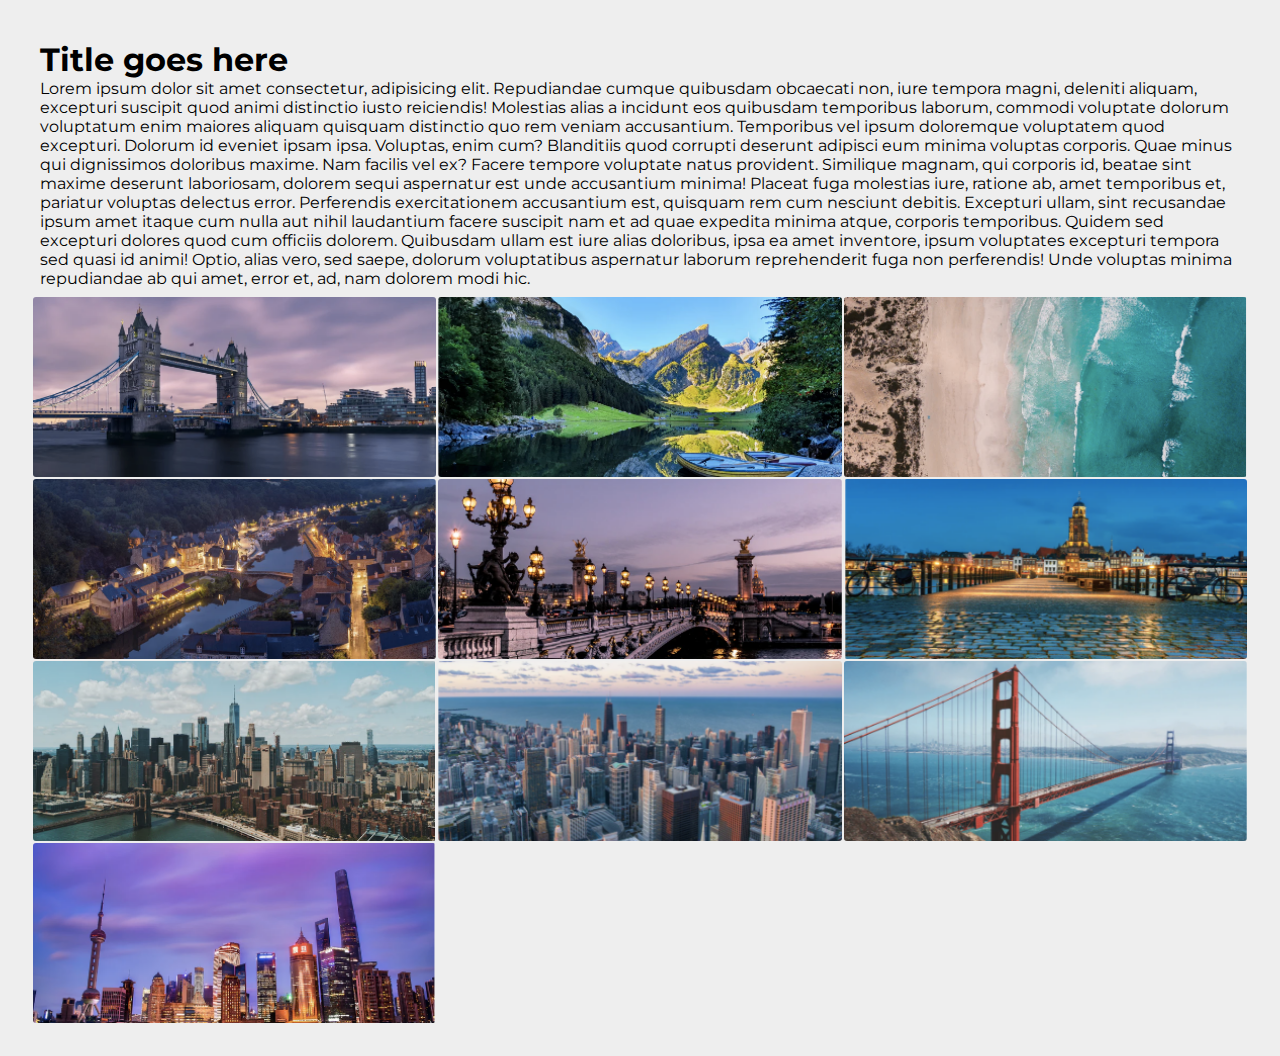
==== story.html @ 07cbc443 "New folders and files added" ====
<!DOCTYPE html>
<html lang="en">
<head>
    <meta charset="UTF-8">
    <meta http-equiv="X-UA-Compatible" content="IE=edge">
    <meta name="viewport" content="width=device-width, initial-scale=1.0">
    <title>Story for JCF</title>
    <link rel="stylesheet" href="css/sttleforstory.css">
    <link rel="stylesheet" href="https://cdnjs.cloudflare.com/ajax/libs/font-awesome/5.15.4/css/all.min.css">

</head>
<body>

    <div id="story">

        <div class="left-side">

            <h1>Title goes here</h1>

            <div class="linfo">
                <p>Lorem ipsum dolor sit amet consectetur, adipisicing elit. Repudiandae cumque quibusdam obcaecati non,
                     iure tempora magni, deleniti aliquam, excepturi suscipit quod animi distinctio iusto reiciendis!
                      Molestias alias a incidunt eos quibusdam temporibus laborum, commodi voluptate dolorum voluptatum 
                      enim maiores aliquam quisquam distinctio quo rem veniam accusantium. Temporibus vel ipsum doloremque
                       voluptatem quod excepturi. Dolorum id eveniet ipsam ipsa. Voluptas, enim cum? Blanditiis quod corrupti 
                       deserunt adipisci eum minima voluptas corporis. Quae minus qui dignissimos doloribus maxime. Nam facilis 
                       vel ex? Facere tempore voluptate natus provident. Similique magnam, qui corporis id, beatae sint maxime
                        deserunt laboriosam, dolorem sequi aspernatur est unde accusantium minima! Placeat fuga molestias iure,
                         ratione ab, amet temporibus et, pariatur voluptas delectus error. Perferendis exercitationem accusantium 
                         est, quisquam rem cum nesciunt debitis. Excepturi ullam, sint recusandae ipsum amet itaque cum nulla aut 
                         nihil laudantium facere suscipit nam et ad quae expedita minima atque, corporis temporibus. Quidem sed
                          excepturi dolores quod cum officiis dolorem. Quibusdam ullam est iure alias doloribus, ipsa ea amet
                           inventore, ipsum voluptates excepturi tempora sed quasi id animi! Optio, alias vero, sed saepe,
                            dolorum voluptatibus aspernatur laborum reprehenderit fuga non perferendis! Unde voluptas minima 
                            repudiandae ab qui amet, error et, ad, nam dolorem modi hic.</p>
            </div>

        </div>

        <div class="right-side">

            <div class="full-img" id="fullimgBox">
                <img src="img/image-1.png" id="fullimg">
        
                <span onclick="closeFullimg()">X</span>
        
            </div>
        
        
            <div class="img-gallery">
            
                <img src="img/image-1.png" onclick="openFullimg(this.src)">
                <img src="img/image-2.png" onclick="openFullimg(this.src)">
                <img src="img/image-3.png" onclick="openFullimg(this.src)">
                <img src="img/image-4.png" onclick="openFullimg(this.src)">
                <img src="img/image-5.png" onclick="openFullimg(this.src)">
                <img src="img/image-6.png" onclick="openFullimg(this.src)">
                <img src="img/image-7.png" onclick="openFullimg(this.src)">
                <img src="img/image-8.png" onclick="openFullimg(this.src)">
                <img src="img/image-9.png" onclick="openFullimg(this.src)">
                <img src="img/image-10.png" onclick="openFullimg(this.src)">
            
            </div>

        </div>


    </div>

    <script>
        
 let fullimgBox = document.getElementById("fullimgBox");
 let fullimg = document.getElementById("fullimg");


function openFullimg(pick){
    fullimgBox.style.display = "flex";
    fullimg.src = pick;
}

function closeFullimg(pick){
    fullimgBox.style.display = "none";
}

    </script>
    
    <script src="js/script.js"></script>
</body>
</html>
---- css/sttleforstory.css ----
@import url('https://fonts.googleapis.com/css2?family=Montserrat:wght@500&display=swap');

*{
    margin: 0;
    padding: 0;
    box-sizing: border-box;
    font-family: 'Montserrat', sans-serif;
    text-decoration: none;
    list-style: none;
}

#story{
    width: 100%;
    display: flex;
    justify-content: center;
    flex-direction: column;
    padding: 2rem;
    align-items: center;
    background-color: #eee;
}

#story .left-side{
    width: 100%;
    padding: .5rem;
}

#story .right-side{
    width: 100%;
}

.right-side .img-gallery{
    width: 100%;
    display: grid;
    grid-template-columns: repeat(auto-fit, minmax(20rem, 1fr));
    /* padding: .4vw; */
    /* height: 80vh;
    overflow-y: scroll; */
    gap: 2px;
    border-radius: 3px;
    border: 1px solid #eee;
}


.right-side .img-gallery img
{
    width: 100%;
    max-width: 500px; 
    cursor: pointer;
    transition: 0.6s;
    border-radius: 3px;
}

.right-side .img-gallery img:hover
{
    transform: scale(1.01);
}

.right-side .full-img
{
    width: 100%;
    height: 100vh;
    background: rgba(0,0,0,0.9);
    position: fixed;
    top: 0;
    left: 0;
    display: none;
    align-items: center;
    justify-content: center;
    z-index: 100;
}

.right-side .full-img img
{
    width: 100%;
}


.right-side .full-img span
{
    position: absolute;
    top: 5%;
    right: 5%;
    font-size: 30px;
    color: white;
    cursor: pointer;
}

@media screen and (max-width: 365px) {
    
.right-side .img-gallery img
{
    width: 100%;
    max-width: 300px; 
}
}
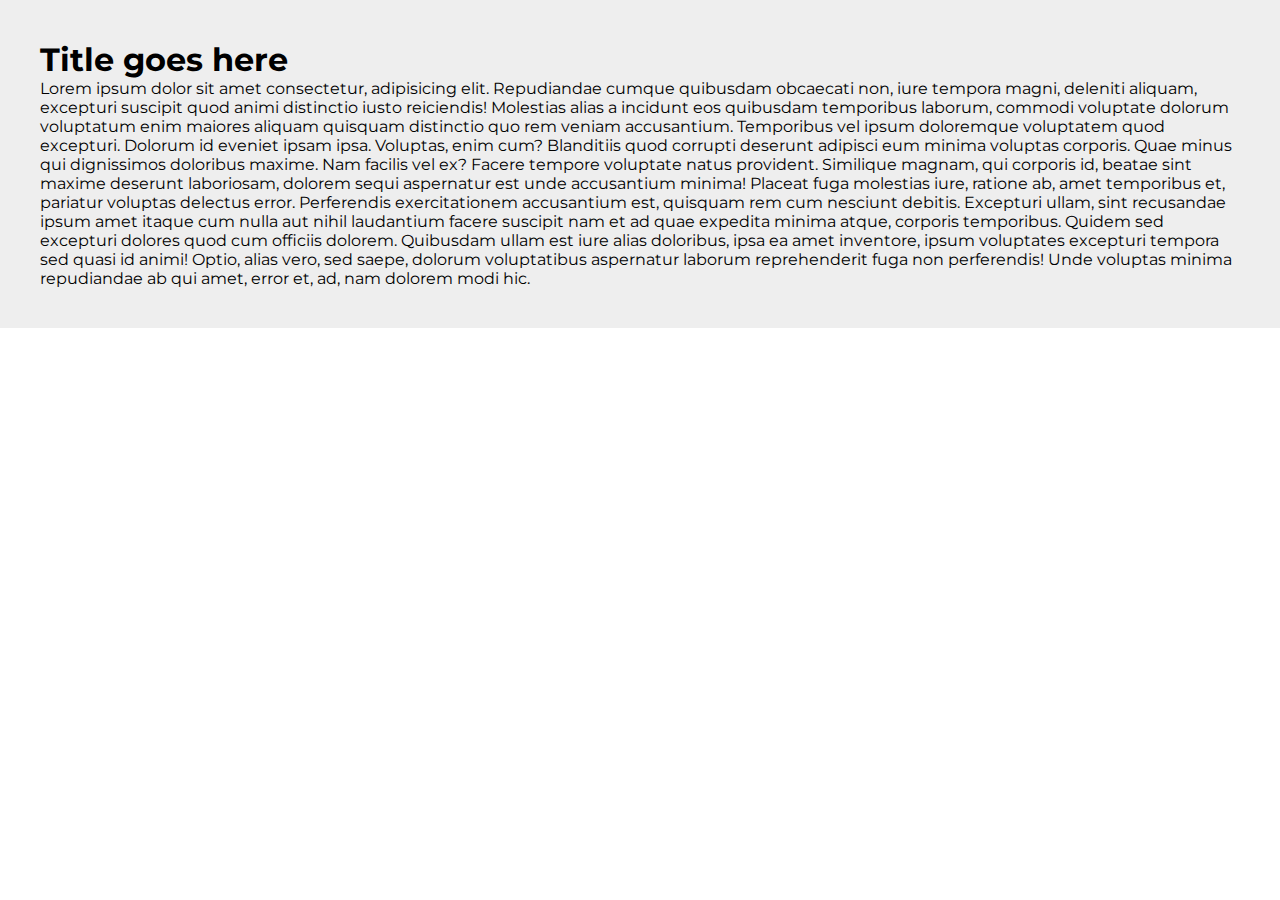
==== commit e33c7393: "hanges made to story file" ====
--- a/story.html
+++ b/story.html
@@ -39,29 +39,8 @@
 
         <div class="right-side">
 
-            <div class="full-img" id="fullimgBox">
-                <img src="img/image-1.png" id="fullimg">
-        
-                <span onclick="closeFullimg()">X</span>
-        
-            </div>
-        
-        
-            <div class="img-gallery">
             
-                <img src="img/image-1.png" onclick="openFullimg(this.src)">
-                <img src="img/image-2.png" onclick="openFullimg(this.src)">
-                <img src="img/image-3.png" onclick="openFullimg(this.src)">
-                <img src="img/image-4.png" onclick="openFullimg(this.src)">
-                <img src="img/image-5.png" onclick="openFullimg(this.src)">
-                <img src="img/image-6.png" onclick="openFullimg(this.src)">
-                <img src="img/image-7.png" onclick="openFullimg(this.src)">
-                <img src="img/image-8.png" onclick="openFullimg(this.src)">
-                <img src="img/image-9.png" onclick="openFullimg(this.src)">
-                <img src="img/image-10.png" onclick="openFullimg(this.src)">
-            
-            </div>
-
+          
         </div>
 
 
--- a/css/sttleforstory.css
+++ b/css/sttleforstory.css
@@ -29,68 +29,3 @@
     width: 100%;
 }
 
-.right-side .img-gallery{
-    width: 100%;
-    display: grid;
-    grid-template-columns: repeat(auto-fit, minmax(20rem, 1fr));
-    /* padding: .4vw; */
-    /* height: 80vh;
-    overflow-y: scroll; */
-    gap: 2px;
-    border-radius: 3px;
-    border: 1px solid #eee;
-}
-
-
-.right-side .img-gallery img
-{
-    width: 100%;
-    max-width: 500px; 
-    cursor: pointer;
-    transition: 0.6s;
-    border-radius: 3px;
-}
-
-.right-side .img-gallery img:hover
-{
-    transform: scale(1.01);
-}
-
-.right-side .full-img
-{
-    width: 100%;
-    height: 100vh;
-    background: rgba(0,0,0,0.9);
-    position: fixed;
-    top: 0;
-    left: 0;
-    display: none;
-    align-items: center;
-    justify-content: center;
-    z-index: 100;
-}
-
-.right-side .full-img img
-{
-    width: 100%;
-}
-
-
-.right-side .full-img span
-{
-    position: absolute;
-    top: 5%;
-    right: 5%;
-    font-size: 30px;
-    color: white;
-    cursor: pointer;
-}
-
-@media screen and (max-width: 365px) {
-    
-.right-side .img-gallery img
-{
-    width: 100%;
-    max-width: 300px; 
-}
-}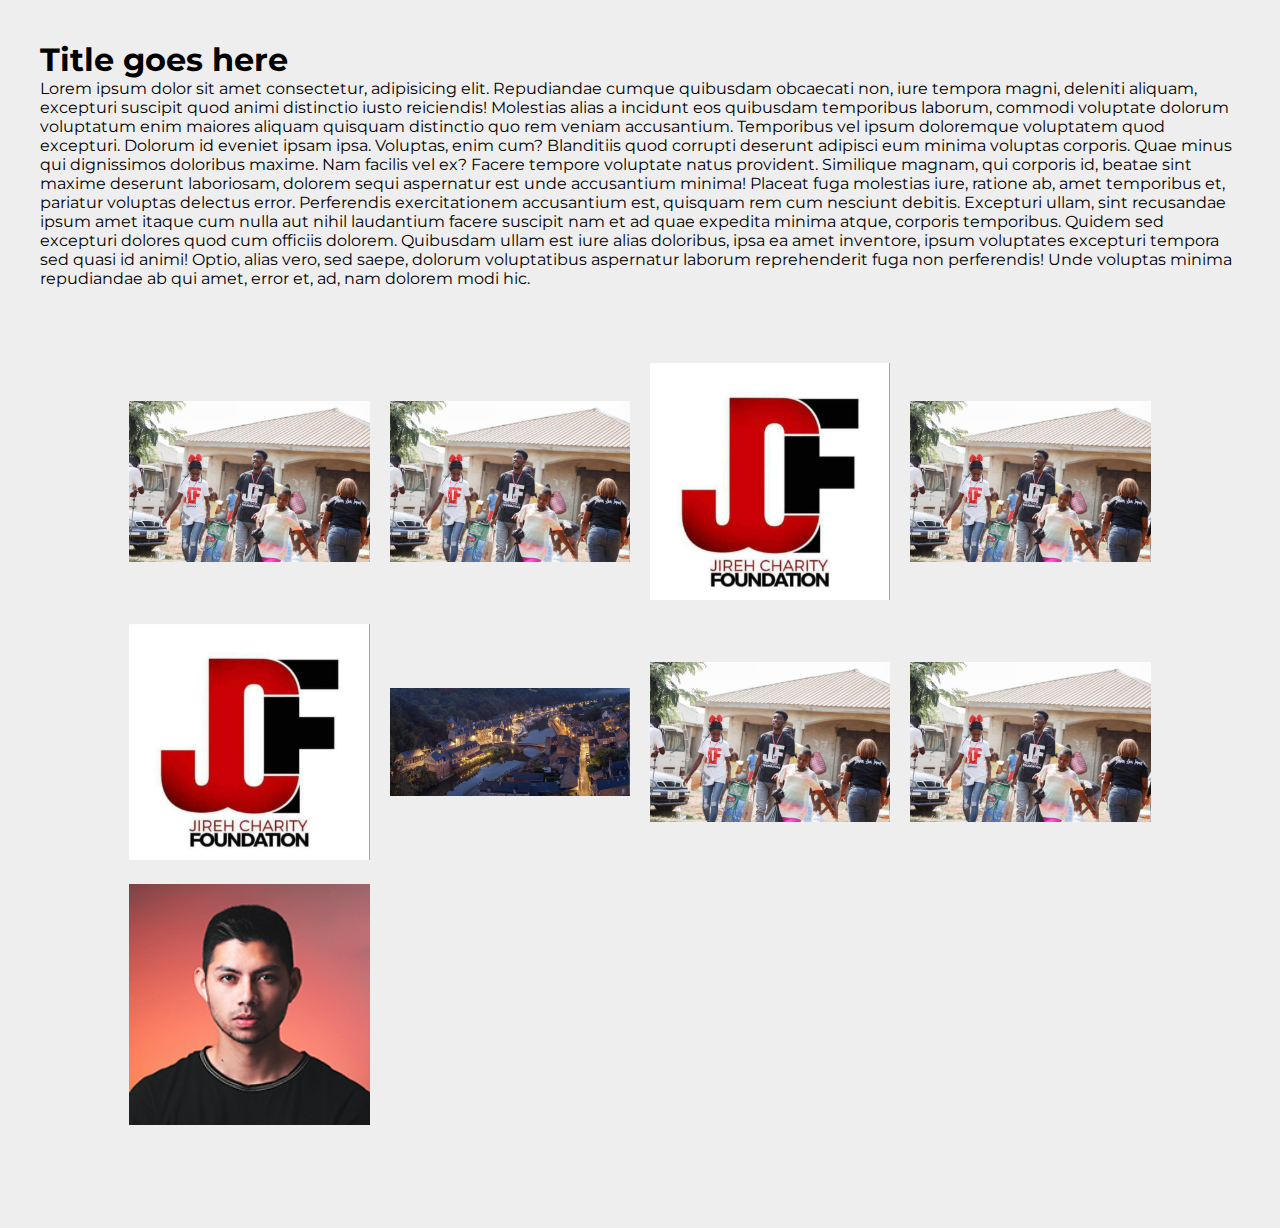
==== commit 1cb47d94: "New files added for gallery section" ====
--- a/story.html
+++ b/story.html
@@ -6,6 +6,7 @@
     <meta name="viewport" content="width=device-width, initial-scale=1.0">
     <title>Story for JCF</title>
     <link rel="stylesheet" href="css/sttleforstory.css">
+    <link rel="stylesheet" href="css/lightbox.css">
     <link rel="stylesheet" href="https://cdnjs.cloudflare.com/ajax/libs/font-awesome/5.15.4/css/all.min.css">
 
 </head>
@@ -39,30 +40,54 @@
 
         <div class="right-side">
 
-            
+            <div class="gallery">
+                <a href="img/vol.jpg" data-lightbox="models" >
+                    <img src="img/vol.jpg">
+                </a>
+               
+                <a href="img/vol.jpg" data-lightbox="models" >
+                    <img src="img/vol.jpg">
+                </a>
+    
+                <a href="img/Logo.JPG" data-lightbox="models" >
+                   <img src="img/Logo.JPG" >
+                </a>
+    
+                <a href="img/vol.jpg" data-lightbox="models" >
+                    <img src="img/vol.jpg" >
+                </a>
+    
+                <a href="img/Logo.JPG" data-lightbox="models" >
+                    <img src="img/Logo.JPG" >
+                </a>
+    
+                <a href="img/image-4.png" data-lightbox="models" >
+                    <img src="img/image-4.png" >
+                </a>
+    
+                <a href="img/vol.jpg" data-lightbox="models">
+                    <img src="img/vol.jpg" >
+                </a>
+    
+                <a href="img/vol.jpg" data-lightbox="models">
+                    <img src="img/vol.jpg">
+                </a>
+    
+                <a href="img/f1.png" data-lightbox="models">
+                    <img src="img/f1.png" >
+                </a>
+                
+                
+            </div>
           
         </div>
 
 
     </div>
 
-    <script>
-        
- let fullimgBox = document.getElementById("fullimgBox");
- let fullimg = document.getElementById("fullimg");
+    <script src="js/lightbox-plus-jquery.js"></script>
 
-
-function openFullimg(pick){
-    fullimgBox.style.display = "flex";
-    fullimg.src = pick;
-}
-
-function closeFullimg(pick){
-    fullimgBox.style.display = "none";
-}
-
-    </script>
     
-    <script src="js/script.js"></script>
+    <!-- <script src="js/script.js"></script> -->
 </body>
 </html>--- a/css/sttleforstory.css
+++ b/css/sttleforstory.css
@@ -27,5 +27,21 @@
 
 #story .right-side{
     width: 100%;
+    min-height: 100vh;
+    display: flex;
+    align-items: center;
+    justify-content: center;
+    padding: 50px 8%;
 }
 
+.right-side .gallery{
+    display: grid;
+    grid-template-columns: repeat(auto-fit, minmax(220px, 1fr));
+    grid-gap: 20px;
+    align-items: center;
+}
+
+.right-side .gallery img{
+    width: 100%;
+}
+
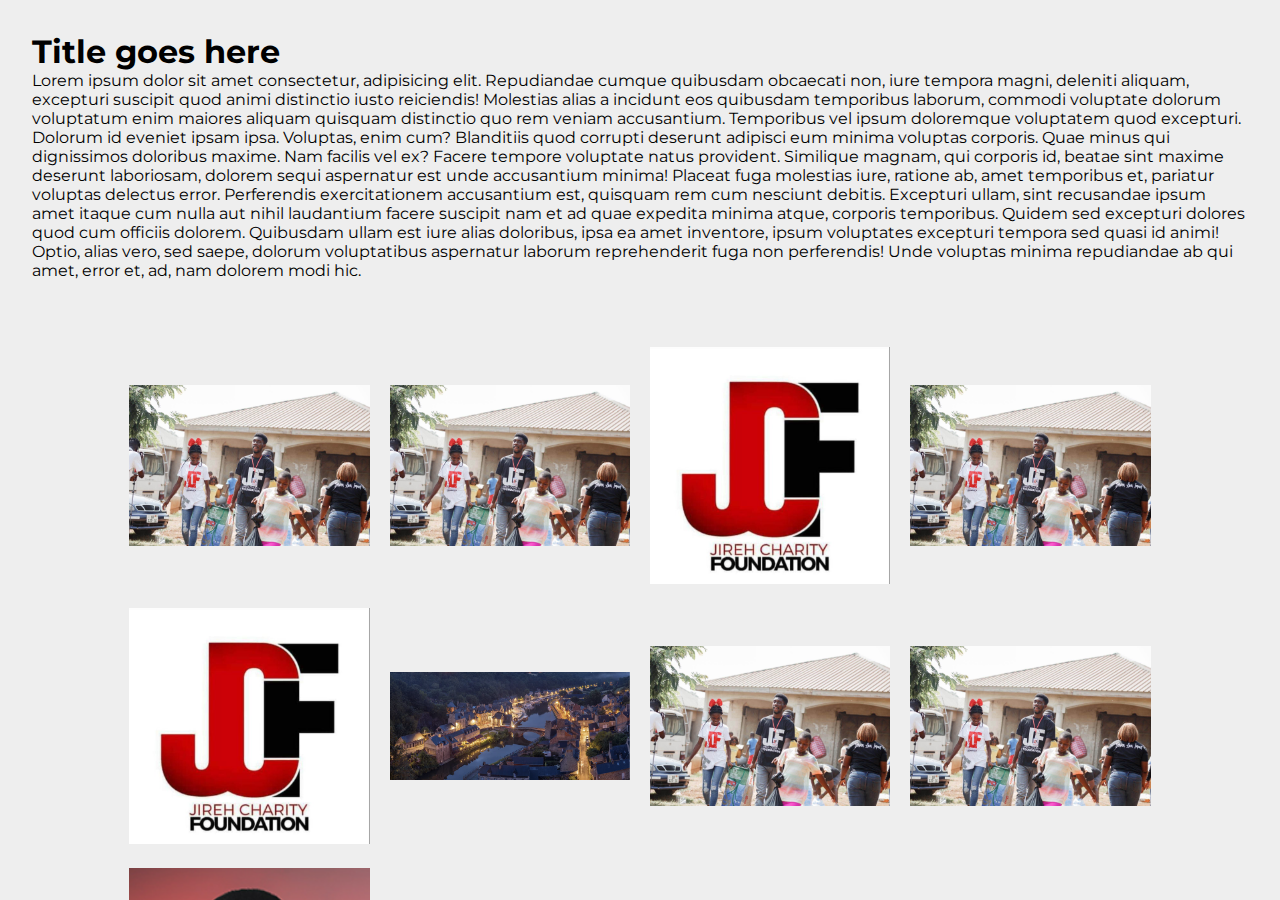
==== commit 931b4613: "Commiting changes to story.html" ====
--- a/story.html
+++ b/story.html
@@ -14,76 +14,301 @@
 
     <div id="story">
 
-        <div class="left-side">
-
-            <h1>Title goes here</h1>
-
-            <div class="linfo">
-                <p>Lorem ipsum dolor sit amet consectetur, adipisicing elit. Repudiandae cumque quibusdam obcaecati non,
-                     iure tempora magni, deleniti aliquam, excepturi suscipit quod animi distinctio iusto reiciendis!
-                      Molestias alias a incidunt eos quibusdam temporibus laborum, commodi voluptate dolorum voluptatum 
-                      enim maiores aliquam quisquam distinctio quo rem veniam accusantium. Temporibus vel ipsum doloremque
-                       voluptatem quod excepturi. Dolorum id eveniet ipsam ipsa. Voluptas, enim cum? Blanditiis quod corrupti 
-                       deserunt adipisci eum minima voluptas corporis. Quae minus qui dignissimos doloribus maxime. Nam facilis 
-                       vel ex? Facere tempore voluptate natus provident. Similique magnam, qui corporis id, beatae sint maxime
-                        deserunt laboriosam, dolorem sequi aspernatur est unde accusantium minima! Placeat fuga molestias iure,
-                         ratione ab, amet temporibus et, pariatur voluptas delectus error. Perferendis exercitationem accusantium 
-                         est, quisquam rem cum nesciunt debitis. Excepturi ullam, sint recusandae ipsum amet itaque cum nulla aut 
-                         nihil laudantium facere suscipit nam et ad quae expedita minima atque, corporis temporibus. Quidem sed
-                          excepturi dolores quod cum officiis dolorem. Quibusdam ullam est iure alias doloribus, ipsa ea amet
-                           inventore, ipsum voluptates excepturi tempora sed quasi id animi! Optio, alias vero, sed saepe,
-                            dolorum voluptatibus aspernatur laborum reprehenderit fuga non perferendis! Unde voluptas minima 
-                            repudiandae ab qui amet, error et, ad, nam dolorem modi hic.</p>
-            </div>
-
+        <div id="story1">
+
+            <div class="left-side">
+    
+                <h1>Title goes here</h1>
+    
+                <div class="linfo">
+                    <p>Lorem ipsum dolor sit amet consectetur, adipisicing elit. Repudiandae cumque quibusdam obcaecati non,
+                         iure tempora magni, deleniti aliquam, excepturi suscipit quod animi distinctio iusto reiciendis!
+                          Molestias alias a incidunt eos quibusdam temporibus laborum, commodi voluptate dolorum voluptatum 
+                          enim maiores aliquam quisquam distinctio quo rem veniam accusantium. Temporibus vel ipsum doloremque
+                           voluptatem quod excepturi. Dolorum id eveniet ipsam ipsa. Voluptas, enim cum? Blanditiis quod corrupti 
+                           deserunt adipisci eum minima voluptas corporis. Quae minus qui dignissimos doloribus maxime. Nam facilis 
+                           vel ex? Facere tempore voluptate natus provident. Similique magnam, qui corporis id, beatae sint maxime
+                            deserunt laboriosam, dolorem sequi aspernatur est unde accusantium minima! Placeat fuga molestias iure,
+                             ratione ab, amet temporibus et, pariatur voluptas delectus error. Perferendis exercitationem accusantium 
+                             est, quisquam rem cum nesciunt debitis. Excepturi ullam, sint recusandae ipsum amet itaque cum nulla aut 
+                             nihil laudantium facere suscipit nam et ad quae expedita minima atque, corporis temporibus. Quidem sed
+                              excepturi dolores quod cum officiis dolorem. Quibusdam ullam est iure alias doloribus, ipsa ea amet
+                               inventore, ipsum voluptates excepturi tempora sed quasi id animi! Optio, alias vero, sed saepe,
+                                dolorum voluptatibus aspernatur laborum reprehenderit fuga non perferendis! Unde voluptas minima 
+                                repudiandae ab qui amet, error et, ad, nam dolorem modi hic.</p>
+                </div>
+    
+            </div>
+    
+            <div class="right-side">
+    
+                <div class="gallery">
+                    <a href="img/vol.jpg" data-lightbox="models" >
+                        <img src="img/vol.jpg">
+                    </a>
+                   
+                    <a href="img/vol.jpg" data-lightbox="models" >
+                        <img src="img/vol.jpg">
+                    </a>
+        
+                    <a href="img/Logo.JPG" data-lightbox="models" >
+                       <img src="img/Logo.JPG" >
+                    </a>
+        
+                    <a href="img/vol.jpg" data-lightbox="models" >
+                        <img src="img/vol.jpg" >
+                    </a>
+        
+                    <a href="img/Logo.JPG" data-lightbox="models" >
+                        <img src="img/Logo.JPG" >
+                    </a>
+        
+                    <a href="img/image-4.png" data-lightbox="models" >
+                        <img src="img/image-4.png" >
+                    </a>
+        
+                    <a href="img/vol.jpg" data-lightbox="models">
+                        <img src="img/vol.jpg" >
+                    </a>
+        
+                    <a href="img/vol.jpg" data-lightbox="models">
+                        <img src="img/vol.jpg">
+                    </a>
+        
+                    <a href="img/f1.png" data-lightbox="models">
+                        <img src="img/f1.png" >
+                    </a>
+                    
+                    
+                </div>
+              
+            </div>
+    
+    
         </div>
 
-        <div class="right-side">
-
-            <div class="gallery">
-                <a href="img/vol.jpg" data-lightbox="models" >
-                    <img src="img/vol.jpg">
-                </a>
-               
-                <a href="img/vol.jpg" data-lightbox="models" >
-                    <img src="img/vol.jpg">
-                </a>
-    
-                <a href="img/Logo.JPG" data-lightbox="models" >
-                   <img src="img/Logo.JPG" >
-                </a>
-    
-                <a href="img/vol.jpg" data-lightbox="models" >
-                    <img src="img/vol.jpg" >
-                </a>
-    
-                <a href="img/Logo.JPG" data-lightbox="models" >
-                    <img src="img/Logo.JPG" >
-                </a>
-    
-                <a href="img/image-4.png" data-lightbox="models" >
-                    <img src="img/image-4.png" >
-                </a>
-    
-                <a href="img/vol.jpg" data-lightbox="models">
-                    <img src="img/vol.jpg" >
-                </a>
-    
-                <a href="img/vol.jpg" data-lightbox="models">
-                    <img src="img/vol.jpg">
-                </a>
-    
-                <a href="img/f1.png" data-lightbox="models">
-                    <img src="img/f1.png" >
-                </a>
-                
-                
-            </div>
-          
+        <div id="story2">
+
+            <div class="left-side">
+    
+                <h1>Title goes here</h1>
+    
+                <div class="linfo">
+                    <p>Lorem ipsum dolor sit amet consectetur, adipisicing elit. Repudiandae cumque quibusdam obcaecati non,
+                         iure tempora magni, deleniti aliquam, excepturi suscipit quod animi distinctio iusto reiciendis!
+                          Molestias alias a incidunt eos quibusdam temporibus laborum, commodi voluptate dolorum voluptatum 
+                          enim maiores aliquam quisquam distinctio quo rem veniam accusantium. Temporibus vel ipsum doloremque
+                           voluptatem quod excepturi. Dolorum id eveniet ipsam ipsa. Voluptas, enim cum? Blanditiis quod corrupti 
+                           deserunt adipisci eum minima voluptas corporis. Quae minus qui dignissimos doloribus maxime. Nam facilis 
+                           vel ex? Facere tempore voluptate natus provident. Similique magnam, qui corporis id, beatae sint maxime
+                            deserunt laboriosam, dolorem sequi aspernatur est unde accusantium minima! Placeat fuga molestias iure,
+                             ratione ab, amet temporibus et, pariatur voluptas delectus error. Perferendis exercitationem accusantium 
+                             est, quisquam rem cum nesciunt debitis. Excepturi ullam, sint recusandae ipsum amet itaque cum nulla aut 
+                             nihil laudantium facere suscipit nam et ad quae expedita minima atque, corporis temporibus. Quidem sed
+                              excepturi dolores quod cum officiis dolorem. Quibusdam ullam est iure alias doloribus, ipsa ea amet
+                               inventore, ipsum voluptates excepturi tempora sed quasi id animi! Optio, alias vero, sed saepe,
+                                dolorum voluptatibus aspernatur laborum reprehenderit fuga non perferendis! Unde voluptas minima 
+                                repudiandae ab qui amet, error et, ad, nam dolorem modi hic.</p>
+                </div>
+    
+            </div>
+    
+            <div class="right-side">
+    
+                <div class="gallery">
+                    <a href="img/vol.jpg" data-lightbox="models" >
+                        <img src="img/vol.jpg">
+                    </a>
+                   
+                    <a href="img/vol.jpg" data-lightbox="models" >
+                        <img src="img/vol.jpg">
+                    </a>
+        
+                    <a href="img/Logo.JPG" data-lightbox="models" >
+                       <img src="img/Logo.JPG" >
+                    </a>
+        
+                    <a href="img/vol.jpg" data-lightbox="models" >
+                        <img src="img/vol.jpg" >
+                    </a>
+        
+                    <a href="img/Logo.JPG" data-lightbox="models" >
+                        <img src="img/Logo.JPG" >
+                    </a>
+        
+                    <a href="img/image-4.png" data-lightbox="models" >
+                        <img src="img/image-4.png" >
+                    </a>
+        
+                    <a href="img/vol.jpg" data-lightbox="models">
+                        <img src="img/vol.jpg" >
+                    </a>
+        
+                    <a href="img/vol.jpg" data-lightbox="models">
+                        <img src="img/vol.jpg">
+                    </a>
+        
+                    <a href="img/f1.png" data-lightbox="models">
+                        <img src="img/f1.png" >
+                    </a>
+                    
+                    
+                </div>
+              
+            </div>
+    
+    
         </div>
 
+        <div id="story3">
+
+            <div class="left-side">
+    
+                <h1>Title goes here</h1>
+    
+                <div class="linfo">
+                    <p>Lorem ipsum dolor sit amet consectetur, adipisicing elit. Repudiandae cumque quibusdam obcaecati non,
+                         iure tempora magni, deleniti aliquam, excepturi suscipit quod animi distinctio iusto reiciendis!
+                          Molestias alias a incidunt eos quibusdam temporibus laborum, commodi voluptate dolorum voluptatum 
+                          enim maiores aliquam quisquam distinctio quo rem veniam accusantium. Temporibus vel ipsum doloremque
+                           voluptatem quod excepturi. Dolorum id eveniet ipsam ipsa. Voluptas, enim cum? Blanditiis quod corrupti 
+                           deserunt adipisci eum minima voluptas corporis. Quae minus qui dignissimos doloribus maxime. Nam facilis 
+                           vel ex? Facere tempore voluptate natus provident. Similique magnam, qui corporis id, beatae sint maxime
+                            deserunt laboriosam, dolorem sequi aspernatur est unde accusantium minima! Placeat fuga molestias iure,
+                             ratione ab, amet temporibus et, pariatur voluptas delectus error. Perferendis exercitationem accusantium 
+                             est, quisquam rem cum nesciunt debitis. Excepturi ullam, sint recusandae ipsum amet itaque cum nulla aut 
+                             nihil laudantium facere suscipit nam et ad quae expedita minima atque, corporis temporibus. Quidem sed
+                              excepturi dolores quod cum officiis dolorem. Quibusdam ullam est iure alias doloribus, ipsa ea amet
+                               inventore, ipsum voluptates excepturi tempora sed quasi id animi! Optio, alias vero, sed saepe,
+                                dolorum voluptatibus aspernatur laborum reprehenderit fuga non perferendis! Unde voluptas minima 
+                                repudiandae ab qui amet, error et, ad, nam dolorem modi hic.</p>
+                </div>
+    
+            </div>
+    
+            <div class="right-side">
+    
+                <div class="gallery">
+                    <a href="img/vol.jpg" data-lightbox="models" >
+                        <img src="img/vol.jpg">
+                    </a>
+                   
+                    <a href="img/vol.jpg" data-lightbox="models" >
+                        <img src="img/vol.jpg">
+                    </a>
+        
+                    <a href="img/Logo.JPG" data-lightbox="models" >
+                       <img src="img/Logo.JPG" >
+                    </a>
+        
+                    <a href="img/vol.jpg" data-lightbox="models" >
+                        <img src="img/vol.jpg" >
+                    </a>
+        
+                    <a href="img/Logo.JPG" data-lightbox="models" >
+                        <img src="img/Logo.JPG" >
+                    </a>
+        
+                    <a href="img/image-4.png" data-lightbox="models" >
+                        <img src="img/image-4.png" >
+                    </a>
+        
+                    <a href="img/vol.jpg" data-lightbox="models">
+                        <img src="img/vol.jpg" >
+                    </a>
+        
+                    <a href="img/vol.jpg" data-lightbox="models">
+                        <img src="img/vol.jpg">
+                    </a>
+        
+                    <a href="img/f1.png" data-lightbox="models">
+                        <img src="img/f1.png" >
+                    </a>
+                    
+                    
+                </div>
+              
+            </div>
+    
+    
+        </div>
+
+        <div id="story4">
+
+            <div class="left-side">
+    
+                <h1>Title goes here</h1>
+    
+                <div class="linfo">
+                    <p>Lorem ipsum dolor sit amet consectetur, adipisicing elit. Repudiandae cumque quibusdam obcaecati non,
+                         iure tempora magni, deleniti aliquam, excepturi suscipit quod animi distinctio iusto reiciendis!
+                          Molestias alias a incidunt eos quibusdam temporibus laborum, commodi voluptate dolorum voluptatum 
+                          enim maiores aliquam quisquam distinctio quo rem veniam accusantium. Temporibus vel ipsum doloremque
+                           voluptatem quod excepturi. Dolorum id eveniet ipsam ipsa. Voluptas, enim cum? Blanditiis quod corrupti 
+                           deserunt adipisci eum minima voluptas corporis. Quae minus qui dignissimos doloribus maxime. Nam facilis 
+                           vel ex? Facere tempore voluptate natus provident. Similique magnam, qui corporis id, beatae sint maxime
+                            deserunt laboriosam, dolorem sequi aspernatur est unde accusantium minima! Placeat fuga molestias iure,
+                             ratione ab, amet temporibus et, pariatur voluptas delectus error. Perferendis exercitationem accusantium 
+                             est, quisquam rem cum nesciunt debitis. Excepturi ullam, sint recusandae ipsum amet itaque cum nulla aut 
+                             nihil laudantium facere suscipit nam et ad quae expedita minima atque, corporis temporibus. Quidem sed
+                              excepturi dolores quod cum officiis dolorem. Quibusdam ullam est iure alias doloribus, ipsa ea amet
+                               inventore, ipsum voluptates excepturi tempora sed quasi id animi! Optio, alias vero, sed saepe,
+                                dolorum voluptatibus aspernatur laborum reprehenderit fuga non perferendis! Unde voluptas minima 
+                                repudiandae ab qui amet, error et, ad, nam dolorem modi hic.</p>
+                </div>
+    
+            </div>
+    
+            <div class="right-side">
+    
+                <div class="gallery">
+                    <a href="img/vol.jpg" data-lightbox="models" >
+                        <img src="img/vol.jpg">
+                    </a>
+                   
+                    <a href="img/vol.jpg" data-lightbox="models" >
+                        <img src="img/vol.jpg">
+                    </a>
+        
+                    <a href="img/Logo.JPG" data-lightbox="models" >
+                       <img src="img/Logo.JPG" >
+                    </a>
+        
+                    <a href="img/vol.jpg" data-lightbox="models" >
+                        <img src="img/vol.jpg" >
+                    </a>
+        
+                    <a href="img/Logo.JPG" data-lightbox="models" >
+                        <img src="img/Logo.JPG" >
+                    </a>
+        
+                    <a href="img/image-4.png" data-lightbox="models" >
+                        <img src="img/image-4.png" >
+                    </a>
+        
+                    <a href="img/vol.jpg" data-lightbox="models">
+                        <img src="img/vol.jpg" >
+                    </a>
+        
+                    <a href="img/vol.jpg" data-lightbox="models">
+                        <img src="img/vol.jpg">
+                    </a>
+        
+                    <a href="img/f1.png" data-lightbox="models">
+                        <img src="img/f1.png" >
+                    </a>
+                    
+                    
+                </div>
+              
+            </div>
+    
+    
+        </div>
 
     </div>
+
+  
 
     <script src="js/lightbox-plus-jquery.js"></script>
 
--- a/css/sttleforstory.css
+++ b/css/sttleforstory.css
@@ -11,6 +11,13 @@
 }
 
 #story{
+    scroll-snap-type: y mandatory;
+    overflow-y: scroll;
+    height: 100vh;
+    transition: .6s;
+}
+
+#story1, #story2, #story3, #story4{
     width: 100%;
     display: flex;
     justify-content: center;
@@ -20,12 +27,12 @@
     background-color: #eee;
 }
 
-#story .left-side{
+#story1.left-side, #story2.left-side, #story3.left-side, #story4.left-side{
     width: 100%;
     padding: .5rem;
 }
 
-#story .right-side{
+#story1 .right-side, #story2 .right-side, #story3 .right-side, #story4 .right-side{
     width: 100%;
     min-height: 100vh;
     display: flex;
@@ -45,3 +52,14 @@
     width: 100%;
 }
 
+@media screen and (max-width: 650px) {
+    #story1, #story2, #story3, #story4{
+        padding: .1rem;
+    }
+
+    
+#story1, #story2, #story3, #story4 .left-side{
+    width: 100%;
+    padding: .1rem;
+}
+}
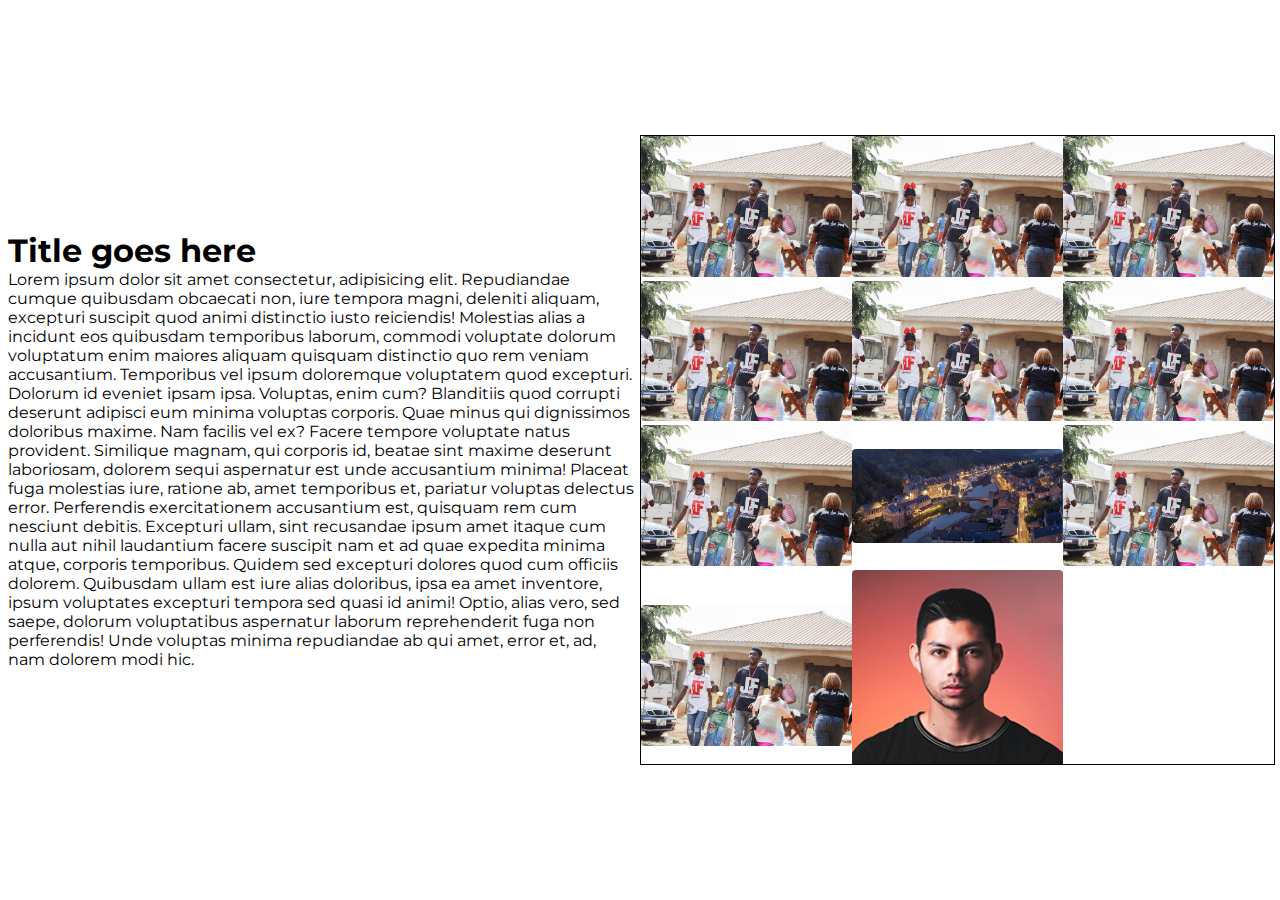
==== commit 73c666b5: "Finally got the results i wanted" ====
--- a/story.html
+++ b/story.html
@@ -7,6 +7,7 @@
     <title>Story for JCF</title>
     <link rel="stylesheet" href="css/sttleforstory.css">
     <link rel="stylesheet" href="css/lightbox.css">
+    <link rel="stylesheet" href="progress_bar.css">
     <link rel="stylesheet" href="https://cdnjs.cloudflare.com/ajax/libs/font-awesome/5.15.4/css/all.min.css">
 
 </head>
@@ -42,7 +43,7 @@
     
             <div class="right-side">
     
-                <div class="gallery">
+               
                     <a href="img/vol.jpg" data-lightbox="models" >
                         <img src="img/vol.jpg">
                     </a>
@@ -50,18 +51,30 @@
                     <a href="img/vol.jpg" data-lightbox="models" >
                         <img src="img/vol.jpg">
                     </a>
-        
-                    <a href="img/Logo.JPG" data-lightbox="models" >
+                    <a href="img/vol.jpg" data-lightbox="models" >
+                        <img src="img/vol.jpg">
+                    </a>
+                    <a href="img/vol.jpg" data-lightbox="models" >
+                        <img src="img/vol.jpg">
+                    </a>
+                    <a href="img/vol.jpg" data-lightbox="models" >
+                        <img src="img/vol.jpg">
+                    </a>
+                    <a href="img/vol.jpg" data-lightbox="models" >
+                        <img src="img/vol.jpg">
+                    </a>
+        
+                    <!-- <a href="img/Logo.JPG" data-lightbox="models" >
                        <img src="img/Logo.JPG" >
-                    </a>
-        
-                    <a href="img/vol.jpg" data-lightbox="models" >
-                        <img src="img/vol.jpg" >
-                    </a>
-        
-                    <a href="img/Logo.JPG" data-lightbox="models" >
+                    </a> -->
+        
+                    <a href="img/vol.jpg" data-lightbox="models" >
+                        <img src="img/vol.jpg" >
+                    </a>
+        
+                    <!-- <a href="img/Logo.JPG" data-lightbox="models" >
                         <img src="img/Logo.JPG" >
-                    </a>
+                    </a> -->
         
                     <a href="img/image-4.png" data-lightbox="models" >
                         <img src="img/image-4.png" >
@@ -80,7 +93,7 @@
                     </a>
                     
                     
-                </div>
+                
               
             </div>
     
@@ -115,7 +128,7 @@
     
             <div class="right-side">
     
-                <div class="gallery">
+                
                     <a href="img/vol.jpg" data-lightbox="models" >
                         <img src="img/vol.jpg">
                     </a>
@@ -153,7 +166,7 @@
                     </a>
                     
                     
-                </div>
+                
               
             </div>
     
@@ -188,7 +201,7 @@
     
             <div class="right-side">
     
-                <div class="gallery">
+               
                     <a href="img/vol.jpg" data-lightbox="models" >
                         <img src="img/vol.jpg">
                     </a>
@@ -226,7 +239,7 @@
                     </a>
                     
                     
-                </div>
+              
               
             </div>
     
@@ -261,7 +274,7 @@
     
             <div class="right-side">
     
-                <div class="gallery">
+                
                     <a href="img/vol.jpg" data-lightbox="models" >
                         <img src="img/vol.jpg">
                     </a>
@@ -299,7 +312,7 @@
                     </a>
                     
                     
-                </div>
+                
               
             </div>
     
@@ -311,6 +324,15 @@
   
 
     <script src="js/lightbox-plus-jquery.js"></script>
+
+    <script src="https://code.jquery.com/jquery-3.6.3.js"></script>
+    <script src="page_scroll_indicator.js"></script>
+
+    <script type="text/javascript">
+    
+    PageScrollIndicator.createProgressBar("#container", "#main");
+    
+    </script>
 
     
     <!-- <script src="js/script.js"></script> -->
--- a/css/sttleforstory.css
+++ b/css/sttleforstory.css
@@ -19,47 +19,71 @@
 
 #story1, #story2, #story3, #story4{
     width: 100%;
+    height: 100vh;
     display: flex;
     justify-content: center;
-    flex-direction: column;
-    padding: 2rem;
+    padding: .3rem;
     align-items: center;
-    background-color: #eee;
+    scroll-snap-align: start;
+    transition: .6s ease-in-out;
 }
 
-#story1.left-side, #story2.left-side, #story3.left-side, #story4.left-side{
-    width: 100%;
-    padding: .5rem;
+#story1 .left-side, #story2 .left-side, #story3 .left-side, #story4 .left-side{
+    width: 50%;
+    padding: .2rem;
 }
 
 #story1 .right-side, #story2 .right-side, #story3 .right-side, #story4 .right-side{
-    width: 100%;
-    min-height: 100vh;
-    display: flex;
+    width: 50%;
+    height: 70vh;
+    overflow: auto;
+    display: grid;
+    grid-template-columns: repeat(auto-fit, minmax(12rem, 1fr));
     align-items: center;
-    justify-content: center;
-    padding: 50px 8%;
+    border: 1px solid black;
+
+    /* padding: 50px 8%; */
 }
 
-.right-side .gallery{
-    display: grid;
-    grid-template-columns: repeat(auto-fit, minmax(220px, 1fr));
-    grid-gap: 20px;
-    align-items: center;
+.right-side img{
+    width: 100%;
+    border-radius: 4px;
 }
 
-.right-side .gallery img{
+@media screen and (max-width: 960px) {
+    #story1, #story2, #story3, #story4{
+        width: 100%;
+        height: 100vh;
+        flex-direction: column;
+        padding: .1rem;
+        
+    }
+
+    #story1 .left-side, #story2 .left-side, #story3 .left-side, #story4 .left-side{
+        width: 100%;
+        padding: 0;
+    }
+
+    
+#story1 .right-side, #story2 .right-side, #story3 .right-side, #story4 .right-side{
     width: 100%;
+    /* height: 100vh; */
+    overflow: auto;
+    border: 1px solid black;
+    margin-bottom: 5%;
+    /* padding: 50px 8%; */
+}
+    
 }
 
 @media screen and (max-width: 650px) {
     #story1, #story2, #story3, #story4{
         padding: .1rem;
     }
+    
+    #story1, #story2, #story3, #story4 .left-side{
+        width: 100%;
+        padding: .1rem;
+    }
 
-    
-#story1, #story2, #story3, #story4 .left-side{
-    width: 100%;
-    padding: .1rem;
 }
-}
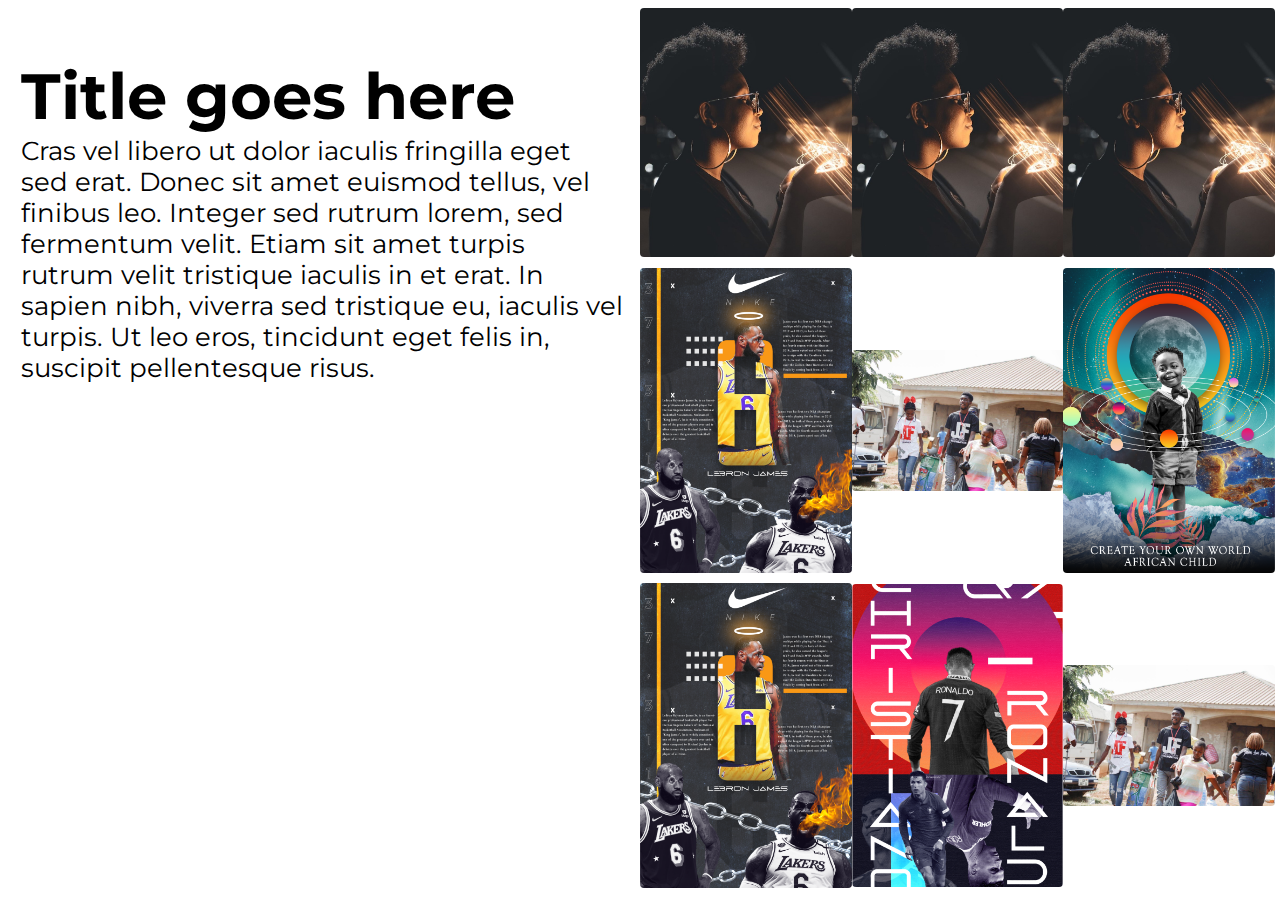
==== commit 1c969357: "New changes made for story section" ====
--- a/story.html
+++ b/story.html
@@ -21,76 +21,52 @@
     
                 <h1>Title goes here</h1>
     
-                <div class="linfo">
-                    <p>Lorem ipsum dolor sit amet consectetur, adipisicing elit. Repudiandae cumque quibusdam obcaecati non,
-                         iure tempora magni, deleniti aliquam, excepturi suscipit quod animi distinctio iusto reiciendis!
-                          Molestias alias a incidunt eos quibusdam temporibus laborum, commodi voluptate dolorum voluptatum 
-                          enim maiores aliquam quisquam distinctio quo rem veniam accusantium. Temporibus vel ipsum doloremque
-                           voluptatem quod excepturi. Dolorum id eveniet ipsam ipsa. Voluptas, enim cum? Blanditiis quod corrupti 
-                           deserunt adipisci eum minima voluptas corporis. Quae minus qui dignissimos doloribus maxime. Nam facilis 
-                           vel ex? Facere tempore voluptate natus provident. Similique magnam, qui corporis id, beatae sint maxime
-                            deserunt laboriosam, dolorem sequi aspernatur est unde accusantium minima! Placeat fuga molestias iure,
-                             ratione ab, amet temporibus et, pariatur voluptas delectus error. Perferendis exercitationem accusantium 
-                             est, quisquam rem cum nesciunt debitis. Excepturi ullam, sint recusandae ipsum amet itaque cum nulla aut 
-                             nihil laudantium facere suscipit nam et ad quae expedita minima atque, corporis temporibus. Quidem sed
-                              excepturi dolores quod cum officiis dolorem. Quibusdam ullam est iure alias doloribus, ipsa ea amet
-                               inventore, ipsum voluptates excepturi tempora sed quasi id animi! Optio, alias vero, sed saepe,
-                                dolorum voluptatibus aspernatur laborum reprehenderit fuga non perferendis! Unde voluptas minima 
-                                repudiandae ab qui amet, error et, ad, nam dolorem modi hic.</p>
-                </div>
-    
-            </div>
-    
-            <div class="right-side">
-    
-               
-                    <a href="img/vol.jpg" data-lightbox="models" >
-                        <img src="img/vol.jpg">
-                    </a>
-                   
-                    <a href="img/vol.jpg" data-lightbox="models" >
-                        <img src="img/vol.jpg">
-                    </a>
-                    <a href="img/vol.jpg" data-lightbox="models" >
-                        <img src="img/vol.jpg">
-                    </a>
-                    <a href="img/vol.jpg" data-lightbox="models" >
-                        <img src="img/vol.jpg">
-                    </a>
-                    <a href="img/vol.jpg" data-lightbox="models" >
-                        <img src="img/vol.jpg">
-                    </a>
-                    <a href="img/vol.jpg" data-lightbox="models" >
-                        <img src="img/vol.jpg">
-                    </a>
-        
-                    <!-- <a href="img/Logo.JPG" data-lightbox="models" >
-                       <img src="img/Logo.JPG" >
-                    </a> -->
-        
-                    <a href="img/vol.jpg" data-lightbox="models" >
-                        <img src="img/vol.jpg" >
-                    </a>
-        
-                    <!-- <a href="img/Logo.JPG" data-lightbox="models" >
-                        <img src="img/Logo.JPG" >
-                    </a> -->
-        
-                    <a href="img/image-4.png" data-lightbox="models" >
-                        <img src="img/image-4.png" >
-                    </a>
-        
-                    <a href="img/vol.jpg" data-lightbox="models">
-                        <img src="img/vol.jpg" >
-                    </a>
-        
+               
+                    <p>Cras vel libero ut dolor iaculis fringilla eget sed erat. 
+                        Donec sit amet euismod tellus, vel finibus leo. Integer sed rutrum lorem, 
+                        sed fermentum velit. Etiam sit amet turpis rutrum velit tristique iaculis 
+                        in et erat. In sapien nibh, viverra sed tristique eu, iaculis vel turpis. 
+                        Ut leo eros, tincidunt eget felis in, suscipit pellentesque risus. 
+                            </p> 
+               
+    
+            </div>
+    
+            <div class="right-side">
+    
+               
+                    <a href="img/girl2.jpg" data-lightbox="models" >
+                        <img src="img/girl2.jpg">
+                    </a>
+                    <a href="img/girl2.jpg" data-lightbox="models" >
+                        <img src="img/girl2.jpg">
+                    </a>
+                    <a href="img/girl2.jpg" data-lightbox="models" >
+                        <img src="img/girl2.jpg">
+                    </a>
+                    <a href="img/Group 10.png" data-lightbox="models" >
+                        <img src="img/Group 10.png">
+                    </a>
                     <a href="img/vol.jpg" data-lightbox="models">
                         <img src="img/vol.jpg">
                     </a>
-        
-                    <a href="img/f1.png" data-lightbox="models">
-                        <img src="img/f1.png" >
-                    </a>
+                    <a href="img/Group 8.png" data-lightbox="models" >
+                        <img src="img/Group 8.png">
+                    </a>
+        
+                    <a href="img/Group 10.png" data-lightbox="models" >
+                        <img src="img/Group 10.png">
+                    </a>
+        
+        
+                    <a href="img/Group 9.png" data-lightbox="models">
+                        <img src="img/Group 9.png" >
+                    </a>
+        
+                    <a href="img/vol.jpg" data-lightbox="models">
+                        <img src="img/vol.jpg">
+                    </a>
+        
                     
                     
                 
@@ -106,69 +82,57 @@
     
                 <h1>Title goes here</h1>
     
-                <div class="linfo">
-                    <p>Lorem ipsum dolor sit amet consectetur, adipisicing elit. Repudiandae cumque quibusdam obcaecati non,
-                         iure tempora magni, deleniti aliquam, excepturi suscipit quod animi distinctio iusto reiciendis!
-                          Molestias alias a incidunt eos quibusdam temporibus laborum, commodi voluptate dolorum voluptatum 
-                          enim maiores aliquam quisquam distinctio quo rem veniam accusantium. Temporibus vel ipsum doloremque
-                           voluptatem quod excepturi. Dolorum id eveniet ipsam ipsa. Voluptas, enim cum? Blanditiis quod corrupti 
-                           deserunt adipisci eum minima voluptas corporis. Quae minus qui dignissimos doloribus maxime. Nam facilis 
-                           vel ex? Facere tempore voluptate natus provident. Similique magnam, qui corporis id, beatae sint maxime
-                            deserunt laboriosam, dolorem sequi aspernatur est unde accusantium minima! Placeat fuga molestias iure,
-                             ratione ab, amet temporibus et, pariatur voluptas delectus error. Perferendis exercitationem accusantium 
-                             est, quisquam rem cum nesciunt debitis. Excepturi ullam, sint recusandae ipsum amet itaque cum nulla aut 
-                             nihil laudantium facere suscipit nam et ad quae expedita minima atque, corporis temporibus. Quidem sed
-                              excepturi dolores quod cum officiis dolorem. Quibusdam ullam est iure alias doloribus, ipsa ea amet
-                               inventore, ipsum voluptates excepturi tempora sed quasi id animi! Optio, alias vero, sed saepe,
-                                dolorum voluptatibus aspernatur laborum reprehenderit fuga non perferendis! Unde voluptas minima 
-                                repudiandae ab qui amet, error et, ad, nam dolorem modi hic.</p>
-                </div>
-    
-            </div>
-    
-            <div class="right-side">
-    
-                
-                    <a href="img/vol.jpg" data-lightbox="models" >
-                        <img src="img/vol.jpg">
-                    </a>
-                   
-                    <a href="img/vol.jpg" data-lightbox="models" >
-                        <img src="img/vol.jpg">
-                    </a>
-        
-                    <a href="img/Logo.JPG" data-lightbox="models" >
-                       <img src="img/Logo.JPG" >
-                    </a>
-        
-                    <a href="img/vol.jpg" data-lightbox="models" >
-                        <img src="img/vol.jpg" >
-                    </a>
-        
-                    <a href="img/Logo.JPG" data-lightbox="models" >
-                        <img src="img/Logo.JPG" >
-                    </a>
-        
-                    <a href="img/image-4.png" data-lightbox="models" >
-                        <img src="img/image-4.png" >
-                    </a>
-        
-                    <a href="img/vol.jpg" data-lightbox="models">
-                        <img src="img/vol.jpg" >
-                    </a>
-        
-                    <a href="img/vol.jpg" data-lightbox="models">
-                        <img src="img/vol.jpg">
-                    </a>
-        
-                    <a href="img/f1.png" data-lightbox="models">
-                        <img src="img/f1.png" >
-                    </a>
-                    
-                    
-                
-              
-            </div>
+                
+                <p>Cras vel libero ut dolor iaculis fringilla eget sed erat. 
+                    Donec sit amet euismod tellus, vel finibus leo. Integer sed rutrum lorem, 
+                    sed fermentum velit. Etiam sit amet turpis rutrum velit tristique iaculis 
+                    in et erat. In sapien nibh, viverra sed tristique eu, iaculis vel turpis. 
+                    Ut leo eros, tincidunt eget felis in, suscipit pellentesque risus. 
+                        </p> 
+                
+    
+            </div>
+    
+            <div class="right-side">
+    
+               
+                <a href="img/girl2.jpg" data-lightbox="models" >
+                    <img src="img/girl2.jpg">
+                </a>
+                <a href="img/girl2.jpg" data-lightbox="models" >
+                    <img src="img/girl2.jpg">
+                </a>
+                <a href="img/girl2.jpg" data-lightbox="models" >
+                    <img src="img/girl2.jpg">
+                </a>
+                <a href="img/Group 10.png" data-lightbox="models" >
+                    <img src="img/Group 10.png">
+                </a>
+                <a href="img/vol.jpg" data-lightbox="models">
+                    <img src="img/vol.jpg">
+                </a>
+                <a href="img/Group 8.png" data-lightbox="models" >
+                    <img src="img/Group 8.png">
+                </a>
+    
+                <a href="img/Group 10.png" data-lightbox="models" >
+                    <img src="img/Group 10.png">
+                </a>
+    
+    
+                <a href="img/Group 9.png" data-lightbox="models">
+                    <img src="img/Group 9.png" >
+                </a>
+    
+                <a href="img/vol.jpg" data-lightbox="models">
+                    <img src="img/vol.jpg">
+                </a>
+    
+                
+                
+            
+          
+        </div>
     
     
         </div>
@@ -179,69 +143,57 @@
     
                 <h1>Title goes here</h1>
     
-                <div class="linfo">
-                    <p>Lorem ipsum dolor sit amet consectetur, adipisicing elit. Repudiandae cumque quibusdam obcaecati non,
-                         iure tempora magni, deleniti aliquam, excepturi suscipit quod animi distinctio iusto reiciendis!
-                          Molestias alias a incidunt eos quibusdam temporibus laborum, commodi voluptate dolorum voluptatum 
-                          enim maiores aliquam quisquam distinctio quo rem veniam accusantium. Temporibus vel ipsum doloremque
-                           voluptatem quod excepturi. Dolorum id eveniet ipsam ipsa. Voluptas, enim cum? Blanditiis quod corrupti 
-                           deserunt adipisci eum minima voluptas corporis. Quae minus qui dignissimos doloribus maxime. Nam facilis 
-                           vel ex? Facere tempore voluptate natus provident. Similique magnam, qui corporis id, beatae sint maxime
-                            deserunt laboriosam, dolorem sequi aspernatur est unde accusantium minima! Placeat fuga molestias iure,
-                             ratione ab, amet temporibus et, pariatur voluptas delectus error. Perferendis exercitationem accusantium 
-                             est, quisquam rem cum nesciunt debitis. Excepturi ullam, sint recusandae ipsum amet itaque cum nulla aut 
-                             nihil laudantium facere suscipit nam et ad quae expedita minima atque, corporis temporibus. Quidem sed
-                              excepturi dolores quod cum officiis dolorem. Quibusdam ullam est iure alias doloribus, ipsa ea amet
-                               inventore, ipsum voluptates excepturi tempora sed quasi id animi! Optio, alias vero, sed saepe,
-                                dolorum voluptatibus aspernatur laborum reprehenderit fuga non perferendis! Unde voluptas minima 
-                                repudiandae ab qui amet, error et, ad, nam dolorem modi hic.</p>
-                </div>
-    
-            </div>
-    
-            <div class="right-side">
-    
-               
-                    <a href="img/vol.jpg" data-lightbox="models" >
-                        <img src="img/vol.jpg">
-                    </a>
-                   
-                    <a href="img/vol.jpg" data-lightbox="models" >
-                        <img src="img/vol.jpg">
-                    </a>
-        
-                    <a href="img/Logo.JPG" data-lightbox="models" >
-                       <img src="img/Logo.JPG" >
-                    </a>
-        
-                    <a href="img/vol.jpg" data-lightbox="models" >
-                        <img src="img/vol.jpg" >
-                    </a>
-        
-                    <a href="img/Logo.JPG" data-lightbox="models" >
-                        <img src="img/Logo.JPG" >
-                    </a>
-        
-                    <a href="img/image-4.png" data-lightbox="models" >
-                        <img src="img/image-4.png" >
-                    </a>
-        
-                    <a href="img/vol.jpg" data-lightbox="models">
-                        <img src="img/vol.jpg" >
-                    </a>
-        
-                    <a href="img/vol.jpg" data-lightbox="models">
-                        <img src="img/vol.jpg">
-                    </a>
-        
-                    <a href="img/f1.png" data-lightbox="models">
-                        <img src="img/f1.png" >
-                    </a>
-                    
-                    
-              
-              
-            </div>
+                
+                <p>Cras vel libero ut dolor iaculis fringilla eget sed erat. 
+                    Donec sit amet euismod tellus, vel finibus leo. Integer sed rutrum lorem, 
+                    sed fermentum velit. Etiam sit amet turpis rutrum velit tristique iaculis 
+                    in et erat. In sapien nibh, viverra sed tristique eu, iaculis vel turpis. 
+                    Ut leo eros, tincidunt eget felis in, suscipit pellentesque risus. 
+                        </p> 
+                
+    
+            </div>
+    
+            <div class="right-side">
+    
+               
+                <a href="img/girl2.jpg" data-lightbox="models" >
+                    <img src="img/girl2.jpg">
+                </a>
+                <a href="img/girl2.jpg" data-lightbox="models" >
+                    <img src="img/girl2.jpg">
+                </a>
+                <a href="img/girl2.jpg" data-lightbox="models" >
+                    <img src="img/girl2.jpg">
+                </a>
+                <a href="img/Group 10.png" data-lightbox="models" >
+                    <img src="img/Group 10.png">
+                </a>
+                <a href="img/vol.jpg" data-lightbox="models">
+                    <img src="img/vol.jpg">
+                </a>
+                <a href="img/Group 8.png" data-lightbox="models" >
+                    <img src="img/Group 8.png">
+                </a>
+    
+                <a href="img/Group 10.png" data-lightbox="models" >
+                    <img src="img/Group 10.png">
+                </a>
+    
+    
+                <a href="img/Group 9.png" data-lightbox="models">
+                    <img src="img/Group 9.png" >
+                </a>
+    
+                <a href="img/vol.jpg" data-lightbox="models">
+                    <img src="img/vol.jpg">
+                </a>
+    
+                
+                
+            
+          
+        </div>
     
     
         </div>
@@ -252,69 +204,57 @@
     
                 <h1>Title goes here</h1>
     
-                <div class="linfo">
-                    <p>Lorem ipsum dolor sit amet consectetur, adipisicing elit. Repudiandae cumque quibusdam obcaecati non,
-                         iure tempora magni, deleniti aliquam, excepturi suscipit quod animi distinctio iusto reiciendis!
-                          Molestias alias a incidunt eos quibusdam temporibus laborum, commodi voluptate dolorum voluptatum 
-                          enim maiores aliquam quisquam distinctio quo rem veniam accusantium. Temporibus vel ipsum doloremque
-                           voluptatem quod excepturi. Dolorum id eveniet ipsam ipsa. Voluptas, enim cum? Blanditiis quod corrupti 
-                           deserunt adipisci eum minima voluptas corporis. Quae minus qui dignissimos doloribus maxime. Nam facilis 
-                           vel ex? Facere tempore voluptate natus provident. Similique magnam, qui corporis id, beatae sint maxime
-                            deserunt laboriosam, dolorem sequi aspernatur est unde accusantium minima! Placeat fuga molestias iure,
-                             ratione ab, amet temporibus et, pariatur voluptas delectus error. Perferendis exercitationem accusantium 
-                             est, quisquam rem cum nesciunt debitis. Excepturi ullam, sint recusandae ipsum amet itaque cum nulla aut 
-                             nihil laudantium facere suscipit nam et ad quae expedita minima atque, corporis temporibus. Quidem sed
-                              excepturi dolores quod cum officiis dolorem. Quibusdam ullam est iure alias doloribus, ipsa ea amet
-                               inventore, ipsum voluptates excepturi tempora sed quasi id animi! Optio, alias vero, sed saepe,
-                                dolorum voluptatibus aspernatur laborum reprehenderit fuga non perferendis! Unde voluptas minima 
-                                repudiandae ab qui amet, error et, ad, nam dolorem modi hic.</p>
-                </div>
-    
-            </div>
-    
-            <div class="right-side">
-    
-                
-                    <a href="img/vol.jpg" data-lightbox="models" >
-                        <img src="img/vol.jpg">
-                    </a>
-                   
-                    <a href="img/vol.jpg" data-lightbox="models" >
-                        <img src="img/vol.jpg">
-                    </a>
-        
-                    <a href="img/Logo.JPG" data-lightbox="models" >
-                       <img src="img/Logo.JPG" >
-                    </a>
-        
-                    <a href="img/vol.jpg" data-lightbox="models" >
-                        <img src="img/vol.jpg" >
-                    </a>
-        
-                    <a href="img/Logo.JPG" data-lightbox="models" >
-                        <img src="img/Logo.JPG" >
-                    </a>
-        
-                    <a href="img/image-4.png" data-lightbox="models" >
-                        <img src="img/image-4.png" >
-                    </a>
-        
-                    <a href="img/vol.jpg" data-lightbox="models">
-                        <img src="img/vol.jpg" >
-                    </a>
-        
-                    <a href="img/vol.jpg" data-lightbox="models">
-                        <img src="img/vol.jpg">
-                    </a>
-        
-                    <a href="img/f1.png" data-lightbox="models">
-                        <img src="img/f1.png" >
-                    </a>
-                    
-                    
-                
-              
-            </div>
+               
+                <p>Cras vel libero ut dolor iaculis fringilla eget sed erat. 
+                    Donec sit amet euismod tellus, vel finibus leo. Integer sed rutrum lorem, 
+                    sed fermentum velit. Etiam sit amet turpis rutrum velit tristique iaculis 
+                    in et erat. In sapien nibh, viverra sed tristique eu, iaculis vel turpis. 
+                    Ut leo eros, tincidunt eget felis in, suscipit pellentesque risus. 
+                        </p> 
+                
+    
+            </div>
+    
+            <div class="right-side">
+    
+               
+                <a href="img/girl2.jpg" data-lightbox="models" >
+                    <img src="img/girl2.jpg">
+                </a>
+                <a href="img/girl2.jpg" data-lightbox="models" >
+                    <img src="img/girl2.jpg">
+                </a>
+                <a href="img/girl2.jpg" data-lightbox="models" >
+                    <img src="img/girl2.jpg">
+                </a>
+                <a href="img/Group 10.png" data-lightbox="models" >
+                    <img src="img/Group 10.png">
+                </a>
+                <a href="img/vol.jpg" data-lightbox="models">
+                    <img src="img/vol.jpg">
+                </a>
+                <a href="img/Group 8.png" data-lightbox="models" >
+                    <img src="img/Group 8.png">
+                </a>
+    
+                <a href="img/Group 10.png" data-lightbox="models" >
+                    <img src="img/Group 10.png">
+                </a>
+    
+    
+                <a href="img/Group 9.png" data-lightbox="models">
+                    <img src="img/Group 9.png" >
+                </a>
+    
+                <a href="img/vol.jpg" data-lightbox="models">
+                    <img src="img/vol.jpg">
+                </a>
+    
+                
+                
+            
+          
+        </div>
     
     
         </div>
--- a/css/sttleforstory.css
+++ b/css/sttleforstory.css
@@ -21,9 +21,7 @@
     width: 100%;
     height: 100vh;
     display: flex;
-    justify-content: center;
     padding: .3rem;
-    align-items: center;
     scroll-snap-align: start;
     transition: .6s ease-in-out;
 }
@@ -31,16 +29,29 @@
 #story1 .left-side, #story2 .left-side, #story3 .left-side, #story4 .left-side{
     width: 50%;
     padding: .2rem;
+    display: flex;
+    align-items: start;
+    flex-direction: column;
+    padding: 1rem;
+}
+
+#story1 .left-side h1, #story2 .left-side h1, #story3 .left-side h1, #story4 .left-side h1{
+    font-size: 5vw;
+    margin-top: 6%;
+}
+
+#story1 .left-side p, #story2 .left-side p, #story3 .left-side p, #story4 .left-side p{
+    font-size: 2vw;
 }
 
 #story1 .right-side, #story2 .right-side, #story3 .right-side, #story4 .right-side{
     width: 50%;
-    height: 70vh;
+    height: 96vhh;
     overflow: auto;
     display: grid;
     grid-template-columns: repeat(auto-fit, minmax(12rem, 1fr));
     align-items: center;
-    border: 1px solid black;
+    /* margin-top: 4%; */
 
     /* padding: 50px 8%; */
 }
@@ -59,18 +70,26 @@
         
     }
 
+    
+#story1 .left-side h1, #story2 .left-side h1, #story3 .left-side h1, #story4 .left-side h1{
+    font-size: 5vw;
+    margin-top: 2%;
+}
+   
+
     #story1 .left-side, #story2 .left-side, #story3 .left-side, #story4 .left-side{
         width: 100%;
         padding: 0;
+        margin-bottom: 5%;
     }
 
     
 #story1 .right-side, #story2 .right-side, #story3 .right-side, #story4 .right-side{
     width: 100%;
-    /* height: 100vh; */
+    height: 200vh;
     overflow: auto;
-    border: 1px solid black;
     margin-bottom: 5%;
+    grid-template-columns: repeat(auto-fit, minmax(15rem, 1fr));
     /* padding: 50px 8%; */
 }
     
@@ -86,4 +105,30 @@
         padding: .1rem;
     }
 
+    
+#story1 .left-side h1, #story2 .left-side h1, #story3 .left-side h1, #story4 .left-side h1{
+    font-size: 7vw;
 }
+
+    
+#story1 .left-side p, #story2 .left-side p, #story3 .left-side p, #story4 .left-side p{
+    font-size: 5vw;
+}
+
+}
+
+
+@media screen and (max-width:350px) {
+
+       
+#story1 .right-side, #story2 .right-side, #story3 .right-side, #story4 .right-side{
+    grid-template-columns: repeat(auto-fit, minmax(25vw, 1fr));
+    gap: 0;
+}
+    
+.right-side img{
+    width: 100%;
+    max-width: 100px;
+    border-radius: 4px;
+}
+}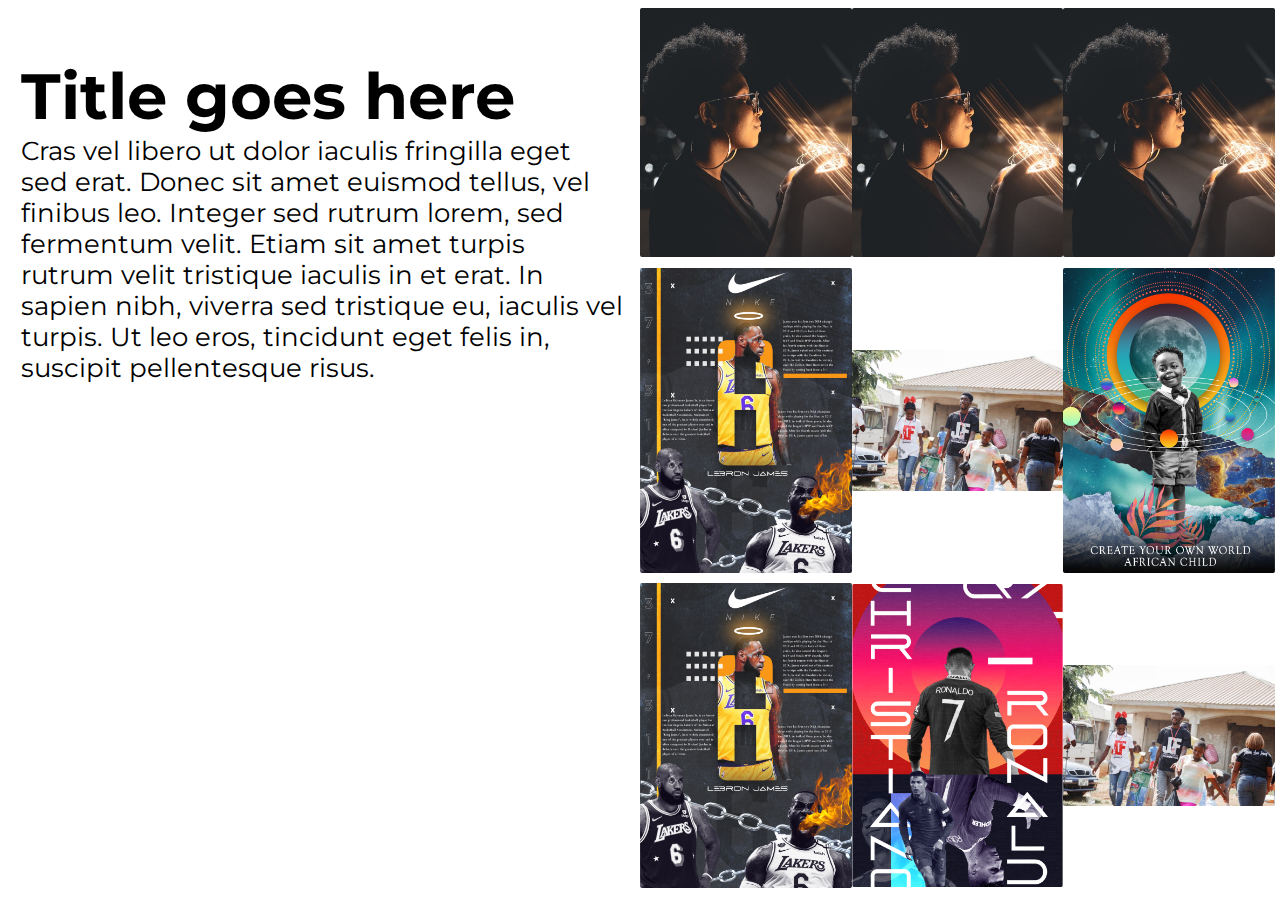
==== commit a4668381: "COmmitting Some things" ====
--- a/story.html
+++ b/story.html
@@ -271,10 +271,12 @@
     <script type="text/javascript">
     
     PageScrollIndicator.createProgressBar("#container", "#main");
+
+    let s = skrollr.init();
     
     </script>
-
-    
-    <!-- <script src="js/script.js"></script> -->
+    
+     <script src="js/skrollr.js"></script>
+     
 </body>
 </html>--- a/css/sttleforstory.css
+++ b/css/sttleforstory.css
@@ -7,6 +7,7 @@
     box-sizing: border-box;
     font-family: 'Montserrat', sans-serif;
     text-decoration: none;
+    position: relative;
     list-style: none;
 }
 
@@ -52,13 +53,12 @@
     grid-template-columns: repeat(auto-fit, minmax(12rem, 1fr));
     align-items: center;
     /* margin-top: 4%; */
-
     /* padding: 50px 8%; */
 }
 
 .right-side img{
     width: 100%;
-    border-radius: 4px;
+    border-radius: 2px;
 }
 
 @media screen and (max-width: 960px) {
@@ -121,14 +121,13 @@
 @media screen and (max-width:350px) {
 
        
-#story1 .right-side, #story2 .right-side, #story3 .right-side, #story4 .right-side{
-    grid-template-columns: repeat(auto-fit, minmax(25vw, 1fr));
-    gap: 0;
+/* #story1 .right-side, #story2 .right-side, #story3 .right-side, #story4 .right-side{
+    grid-template-columns: repeat(auto-fit, minmax(25rem, 1fr));
 }
-    
-.right-side img{
+     */
+/* .right-side img{
     width: 100%;
-    max-width: 100px;
+    max-width: 400px;
     border-radius: 4px;
-}
+} */
 }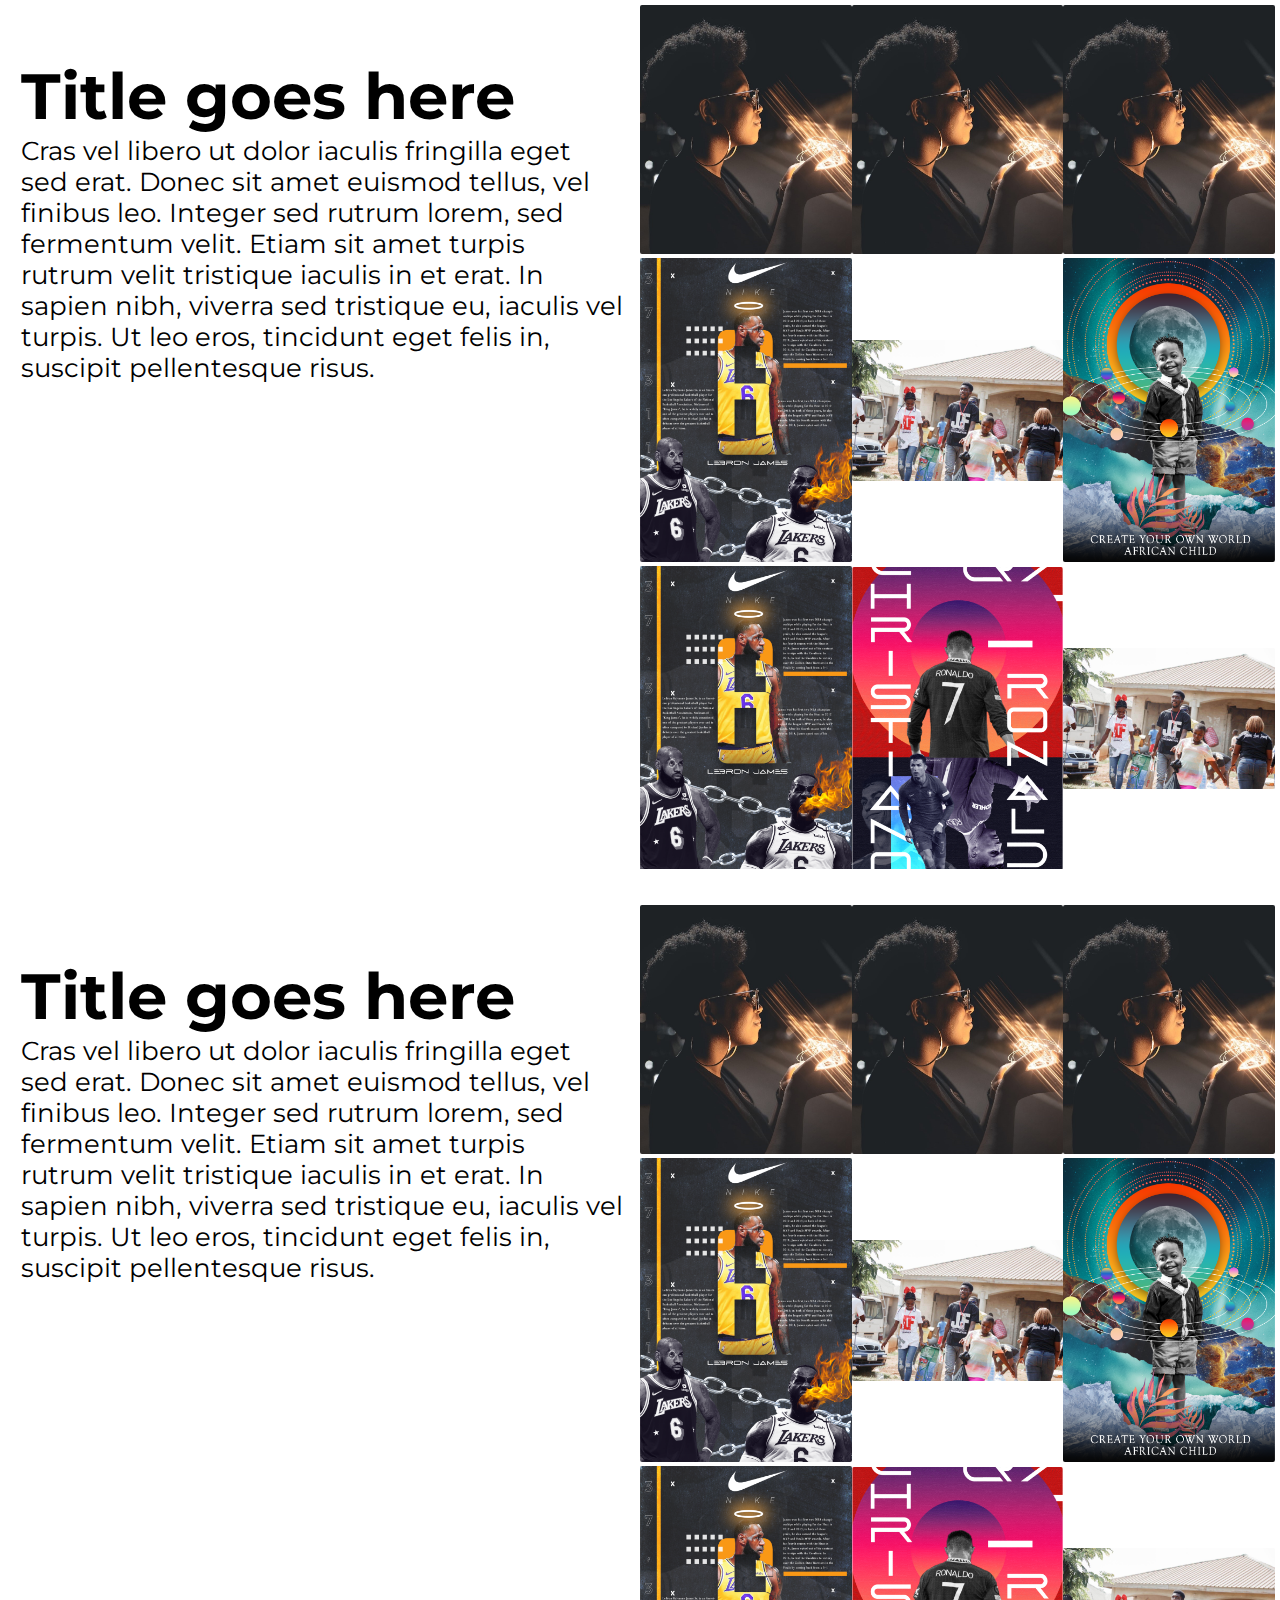
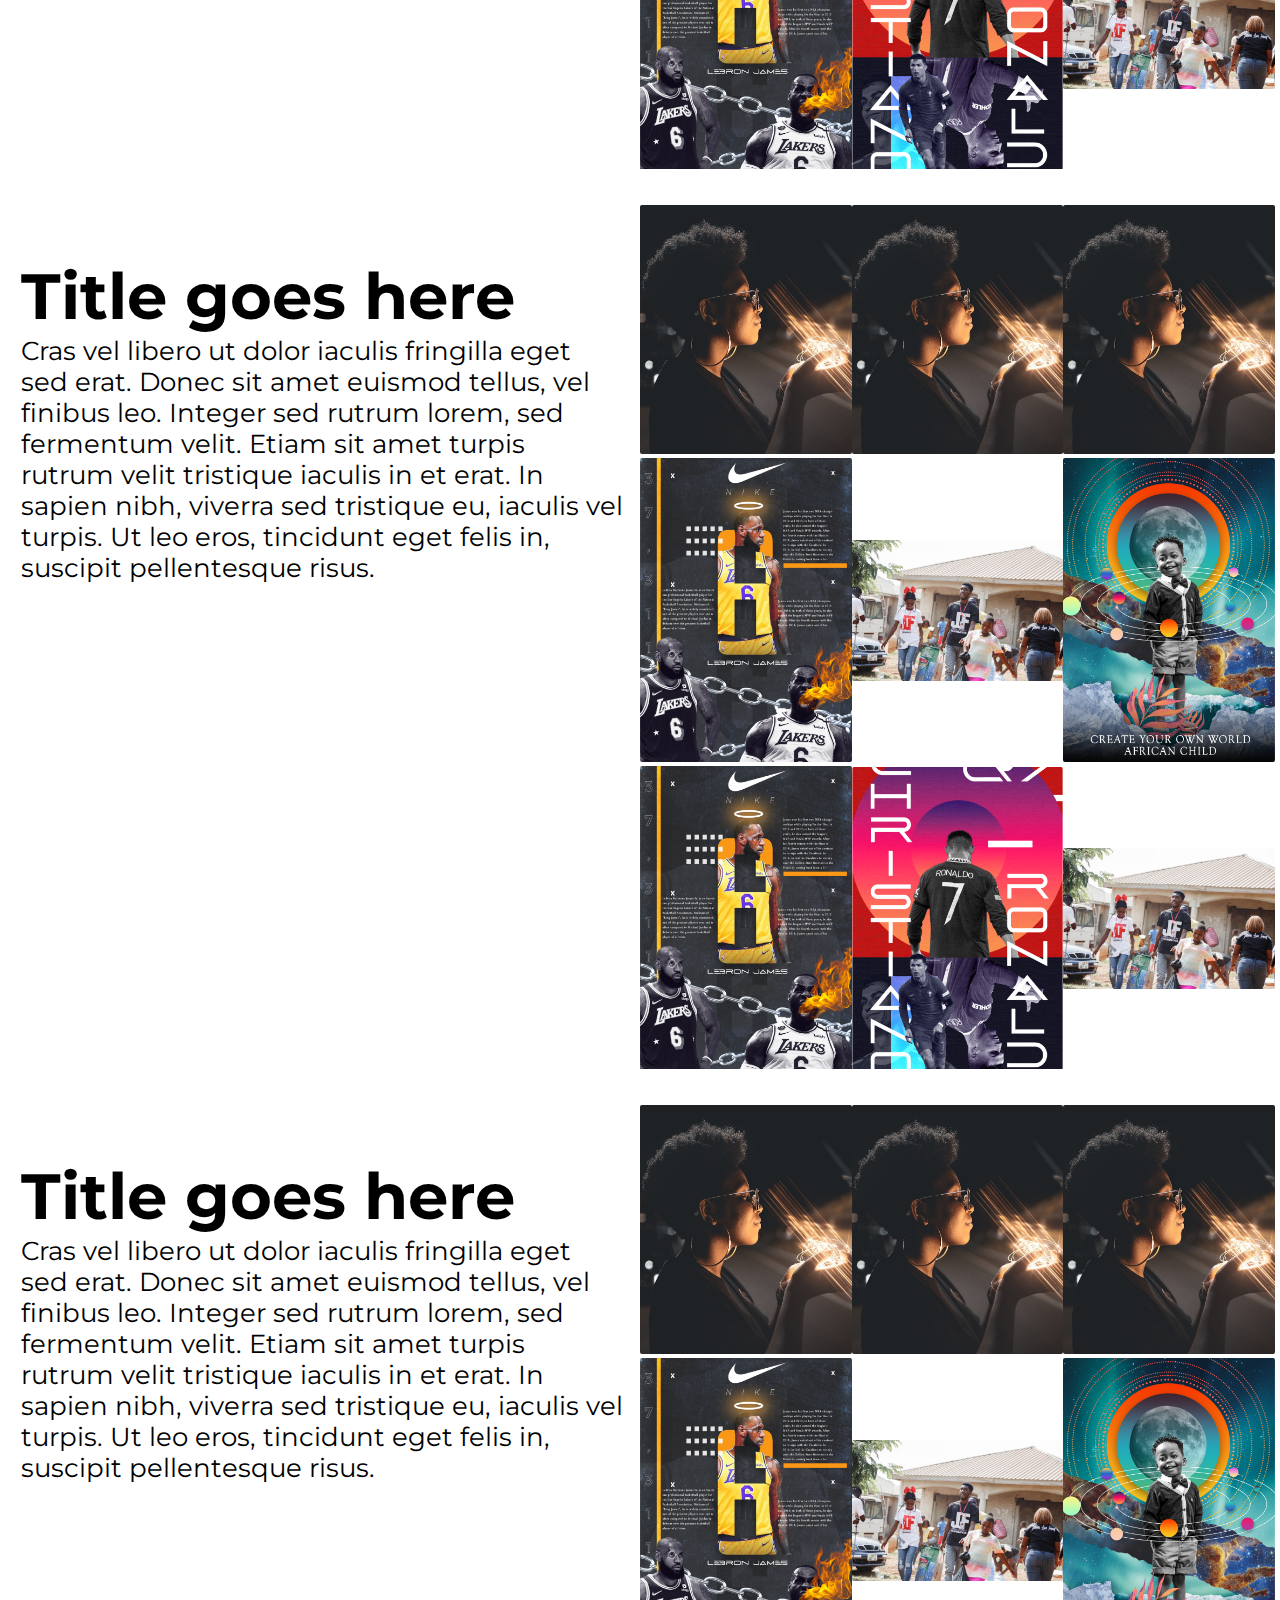
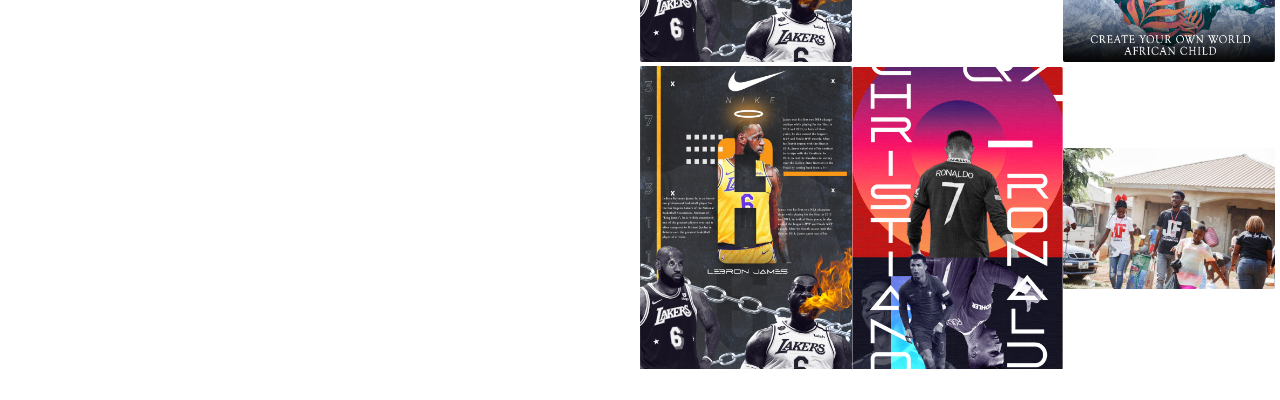
==== commit 419e1d99: "New changes added" ====
--- a/story.html
+++ b/story.html
@@ -278,5 +278,6 @@
     
      <script src="js/skrollr.js"></script>
      
+     <script src="js/script.js"></script>
 </body>
 </html>--- a/css/sttleforstory.css
+++ b/css/sttleforstory.css
@@ -12,9 +12,9 @@
 }
 
 #story{
-    scroll-snap-type: y mandatory;
-    overflow-y: scroll;
-    height: 100vh;
+    /* scroll-snap-type: y mandatory; */
+    /* overflow-y: scroll; */
+    /* height: 100vh; */
     transition: .6s;
 }
 
@@ -23,7 +23,7 @@
     height: 100vh;
     display: flex;
     padding: .3rem;
-    scroll-snap-align: start;
+    /* scroll-snap-align: start; */
     transition: .6s ease-in-out;
 }
 
@@ -47,7 +47,7 @@
 
 #story1 .right-side, #story2 .right-side, #story3 .right-side, #story4 .right-side{
     width: 50%;
-    height: 96vhh;
+    height: 96vh;
     overflow: auto;
     display: grid;
     grid-template-columns: repeat(auto-fit, minmax(12rem, 1fr));
@@ -67,7 +67,6 @@
         height: 100vh;
         flex-direction: column;
         padding: .1rem;
-        
     }
 
     
@@ -130,4 +129,16 @@
     max-width: 400px;
     border-radius: 4px;
 } */
+}
+
+.reveal{
+    position: relative;
+    transform: translateY(150px);
+    opacity: 0;
+    transition: all 2s ease;
+}
+
+.reveal.active{
+    transform: translateY(0px);
+    opacity: 1;
 }